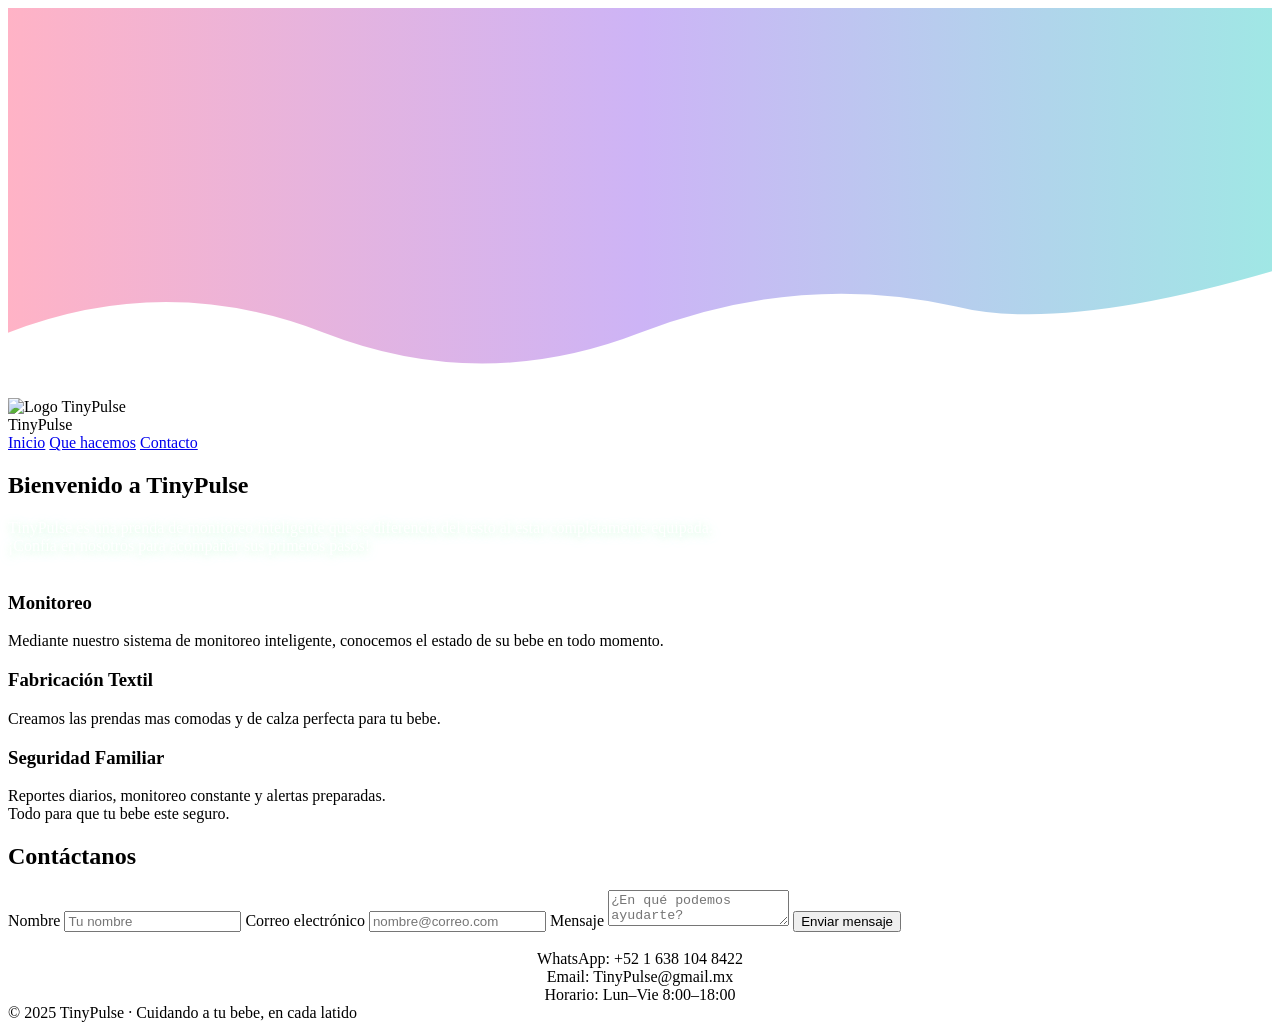
==== index.html @ 8b893be1 "Add files via upload" ====
<!DOCTYPE html>
<html lang="es">
<head>
  <meta charset="UTF-8" />
  <meta name="viewport" content="width=device-width, initial-scale=1.0"/>
  <title>Bienvenido a TinyPulse</title>
  <link href="https://fonts.googleapis.com/css2?family=Quicksand:wght@400;700&display=swap" rel="stylesheet">
  <link rel="stylesheet" href="class.css">
  <style>
  </style>
</head>
<body>
  <!-- Hero SVG Wave Background -->
  <div class="hero-bg-svg" aria-hidden="true">
    <svg viewBox="0 0 1440 440" width="100%" height="100%" preserveAspectRatio="none">
      <defs>
        <linearGradient id="TinyPulseWave" x1="0" y1="0" x2="1" y2="0">
          <stop offset="0%" stop-color="#ffb3c6"/>
          <stop offset="50%" stop-color="#cdb4f6"/>
          <stop offset="100%" stop-color="#a0e7e5"/>
        </linearGradient>
      </defs>
      <path 
        d="M0,0 
           L1440,0 
           L1440,300 
           Q1200,370 1080,340 
           Q900,300 720,370 
           Q540,440 360,370 
           Q180,300 0,370 
           Z"
        fill="url(#TinyPulseWave)"
      />
    </svg>
  </div>
  <div class="container">
    <!-- Navbar -->
    <nav class="nav" aria-label="Principal">
      <div class="brand">
        <div class="brand-badge" aria-hidden="true">
          <img src="assets/img/TinyPulse.png." alt="Logo TinyPulse" style="width:100%;height:100%;object-fit:contain;display:block;">
        </div>
        <span>TinyPulse</span>
      </div>
      <div class="menu">
        <a href="#inicio">Inicio</a>
        <a href="#servicios">Que hacemos</a>
        <a href="#contacto">Contacto</a>
      </div>
    </nav>

    <!-- Hero -->
    <section class="hero" id="inicio">
      <h1>Bienvenido a TinyPulse</h1>
      <p style="color:#fff; text-shadow:0 2px 8px #b4f8c8aa;">
        TinyPulse es una prenda de monitoreo inteligente que se diferencia del resto al estar completamente equipada.<br>
        ¡Confía en nosotros para acompañar sus primeros pasos!
      </pstyle=>
      <br/>
      <br/>
      <div class="info-cards" id="servicios">
        <div class="info-card">
          <h3>Monitoreo</h3>
          <p>Mediante nuestro sistema de monitoreo inteligente, conocemos el estado de su bebe en todo momento.</p>
        </div>
        <div class="info-card">
          <h3>Fabricación Textil</h3>
          <p>Creamos las prendas mas comodas y de calza perfecta para tu bebe.</p>
        </div>
        <div class="info-card">
          <h3>Seguridad Familiar</h3>
          <p>Reportes diarios, monitoreo constante y alertas preparadas. 
            <br/>
            Todo para que tu bebe este seguro.
          </p>
        </div>
      </div>
    </section>

    <!-- Contacto -->
    <section class="contact-section" id="contacto">
      <h2>Contáctanos</h2>
      <form action="#" method="post">
        <label for="nombre">Nombre</label>
        <input id="nombre" name="nombre" type="text" placeholder="Tu nombre" required>
        <label for="correo">Correo electrónico</label>
        <input id="correo" name="correo" type="email" placeholder="nombre@correo.com" required>
        <label for="mensaje">Mensaje</label>
        <textarea id="mensaje" name="mensaje" placeholder="¿En qué podemos ayudarte?"></textarea>
        <button type="submit">Enviar mensaje</button>
      </form>
      <div style="text-align:center; margin-top:18px; color:var(--muted); font-size:1rem;">
        <div>WhatsApp: +52 1 638 104 8422</div>
        <div>Email: TinyPulse@gmail.mx</div>
        <div>Horario: Lun–Vie 8:00–18:00</div>
      </div>
    </section>
  </div>
  <footer>
    © 2025 TinyPulse · Cuidando a tu bebe, en cada latido
  </footer>
</body>
</html>
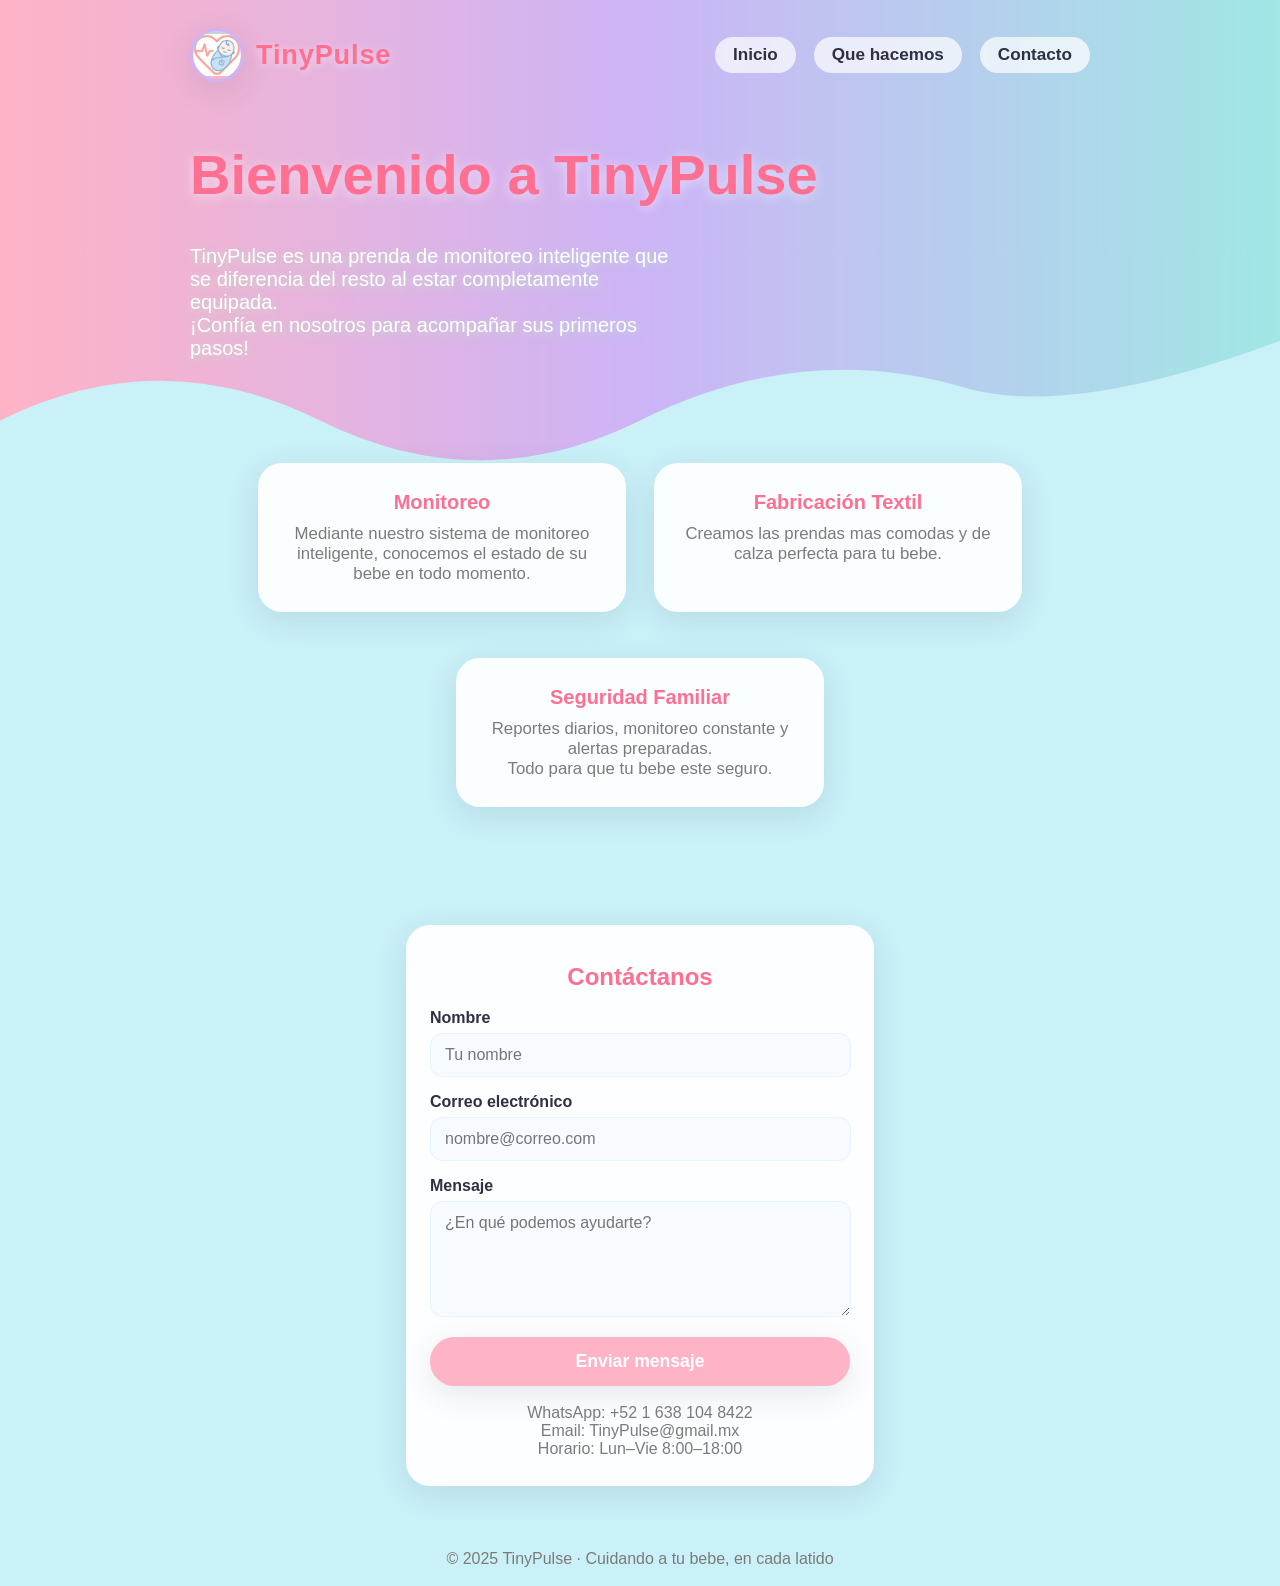
==== commit 0af5a86d: "Update index.html" ====
--- a/index.html
+++ b/index.html
@@ -5,7 +5,7 @@
   <meta name="viewport" content="width=device-width, initial-scale=1.0"/>
   <title>Bienvenido a TinyPulse</title>
   <link href="https://fonts.googleapis.com/css2?family=Quicksand:wght@400;700&display=swap" rel="stylesheet">
-  <link rel="stylesheet" href="class.css">
+  <link rel="stylesheet" href="style.css">
   <style>
   </style>
 </head>
@@ -38,7 +38,7 @@
     <nav class="nav" aria-label="Principal">
       <div class="brand">
         <div class="brand-badge" aria-hidden="true">
-          <img src="assets/img/TinyPulse.png." alt="Logo TinyPulse" style="width:100%;height:100%;object-fit:contain;display:block;">
+          <img src="assets/img/TinyPulse.png" alt="Logo TinyPulse" style="width:100%;height:100%;object-fit:contain;display:block;">
         </div>
         <span>TinyPulse</span>
       </div>
@@ -102,3 +102,4 @@
 </body>
 </html>
 
+
--- a/style.css
+++ b/style.css
@@ -0,0 +1,252 @@
+
+:root {
+    --primary: #ffb3c6;
+    --secondary: #b4f8c8;
+    --accent: #a0e7e5;
+    --lila: #cdb4f6;
+    --celeste: #caf0f8;
+    --text: #2d3142;
+    --muted: #7b7b7b;
+    --radius: 24px;
+    --shadow: 0 8px 32px rgba(44, 62, 80, 0.12);
+    --maxw: 900px;
+}
+html, body {
+    height: 100%;
+    margin: 0;
+    padding: 0;
+}
+html {
+    scroll-behavior: smooth;
+}
+body {
+    min-height: 100vh;
+    font-family: 'Quicksand', Arial, sans-serif;
+    color: var(--text);
+    background: var(--celeste);
+    position: relative;
+    overflow-x: hidden;
+}
+/* Hero SVG wave background */
+.hero-bg-svg {
+    position: absolute;
+    top: 0; left: 0; width: 100%; height: 500px;
+    z-index: 0;
+    pointer-events: none;
+    overflow: hidden;
+}
+.container {
+    position: relative;
+    z-index: 2;
+    max-width: var(--maxw);
+    margin: 0 auto;
+    padding: 0 18px;
+}
+/* Navbar */
+.nav {
+    display: flex;
+    align-items: center;
+    justify-content: space-between;
+    padding: 28px 0 0 0;
+    position: relative;
+    z-index: 3;
+}
+.brand {
+    display: flex;
+    align-items: center;
+    gap: 12px;
+    font-size: 1.7rem;
+    font-weight: 700;
+    color: #ff6f91;
+    letter-spacing: .03em;
+    text-shadow: 0 2px 8px #fff8;
+}
+.brand-badge {
+    width: 48px; height: 48px;
+    border-radius: 50%;
+    background: linear-gradient(135deg, #a0e7e5, #ffb3c6 70%);
+    display: flex;
+    align-items: center;
+    justify-content: center;
+    box-shadow: var(--shadow);
+    overflow: hidden; /* Para que la imagen no se salga */
+    border: 3px solid #cdb4f6;
+}
+.brand-badge img {
+    width: 100%;
+    height: 100%;
+    object-fit: contain;
+    display: block;
+    border-radius: 50%;
+    box-shadow: 0 2px 8px #b4f8c855;
+}
+.menu {
+    display: flex;
+    gap: 18px;
+}
+.menu a {
+    text-decoration: none;
+    color: var(--text);
+    font-weight: 700;
+    font-size: 1.07rem;
+    padding: 8px 18px;
+    border-radius: 999px;
+    background: rgba(255,255,255,0.7);
+    transition: background .18s, color .18s;
+}
+.menu a:hover {
+    background: var(--primary);
+    color: #fff;
+}
+/* Hero */
+.hero {
+    display: flex;
+    flex-direction: column;
+    align-items: flex-start;
+    justify-content: center;
+    min-height: 400px;
+    text-align: left;
+    padding-top: 60px;
+    padding-bottom: 40px;
+    position: relative;
+}
+.hero h1 {
+    font-size: clamp(2.2rem, 6vw, 3.5rem);
+    font-weight: 700;
+    color: #ff6f91;
+    margin: 0 0 18px 0;
+    text-shadow: 0 2px 12px #fff8;
+}
+.hero p {
+    font-size: 1.25rem;
+    color: var(--muted);
+    margin-bottom: 32px;
+    max-width: 500px;
+    margin-left: 0;
+    margin-right: auto;
+    text-shadow: 0 2px 8px #fff8;
+}
+.hero .btn {
+    font-size: 1.15rem;
+    font-weight: 700;
+    padding: 14px 34px;
+    border-radius: 999px;
+    border: none;
+    background: #ffb3c6;
+    color: #fff;
+    box-shadow: var(--shadow);
+    cursor: pointer;
+    margin: 0 8px 0 0;
+    transition: background .18s, transform .08s;
+}
+.hero .btn:hover {
+    background: #ff6f91;
+    transform: scale(1.04);
+}
+
+/* Card info */
+.info-cards {
+    display: flex;
+    gap: 28px;
+    justify-content: center;
+    margin: 48px 0 0 0;
+    flex-wrap: wrap;
+}
+.info-card {
+    background: rgba(255,255,255,0.92);
+    border-radius: var(--radius);
+    box-shadow: var(--shadow);
+    padding: 28px 24px;
+    min-width: 220px;
+    max-width: 320px;
+    text-align: center;
+    margin-bottom: 18px;
+}
+.info-card h3 {
+    margin: 0 0 10px 0;
+    color: #ff6f91;
+    font-size: 1.25rem;
+}
+.info-card p {
+    color: var(--muted);
+    font-size: 1.05rem;
+    margin: 0;
+}
+/* Contacto */
+.contact-section {
+    background: rgba(255,255,255,0.96);
+    border-radius: var(--radius);
+    box-shadow: var(--shadow);
+    padding: 38px 24px 28px 24px;
+    max-width: 420px;
+    margin: 60px auto 32px auto;
+    position: relative;
+    z-index: 2;
+}
+.contact-section h2 {
+    color: #ff6f91;
+    margin-top: 0;
+    margin-bottom: 18px;
+    font-size: 1.5rem;
+    font-weight: 700;
+    text-align: center;
+}
+.contact-section label {
+    font-weight: 700;
+    font-size: 1rem;
+    display: block;
+    margin-bottom: 6px;
+    color: var(--text);
+}
+.contact-section input, .contact-section textarea {
+    width: 93%;
+    padding: 12px 14px;
+    border-radius: 12px;
+    border: 1.5px solid #e3f6fd;
+    background: #f7faff;
+    font: inherit;
+    margin-bottom: 16px;
+    font-size: 1rem;
+    outline: none;
+    transition: border .15s;
+}
+.contact-section input:focus, .contact-section textarea:focus {
+    border: 1.5px solid var(--primary);
+}
+.contact-section textarea {
+    min-height: 90px;
+    resize: vertical;
+}
+.contact-section button {
+    width: 100%;
+    padding: 14px 0;
+    border-radius: 999px;
+    border: none;
+    background: #ffb3c6;
+    color: #fff;
+    font-weight: 700;
+    font-size: 1.1rem;
+    box-shadow: var(--shadow);
+    cursor: pointer;
+    transition: background .18s;
+}
+.contact-section button:hover {
+    background: #ff6f91;
+}
+/* Footer */
+footer {
+    text-align: center;
+    color: var(--muted);
+    font-size: 1rem;
+    padding: 32px 0 18px 0;
+    background: transparent;
+    z-index: 2;
+    position: relative;
+}
+/* Responsive */
+@media (max-width: 700px) {
+    .info-cards { flex-direction: column; align-items: center; gap: 18px; }
+    .nav { flex-direction: column; gap: 12px; }
+    .hero { min-height: 70vh; align-items: center; text-align: center; }
+    .hero-bg-svg { height: 320px; }
+}
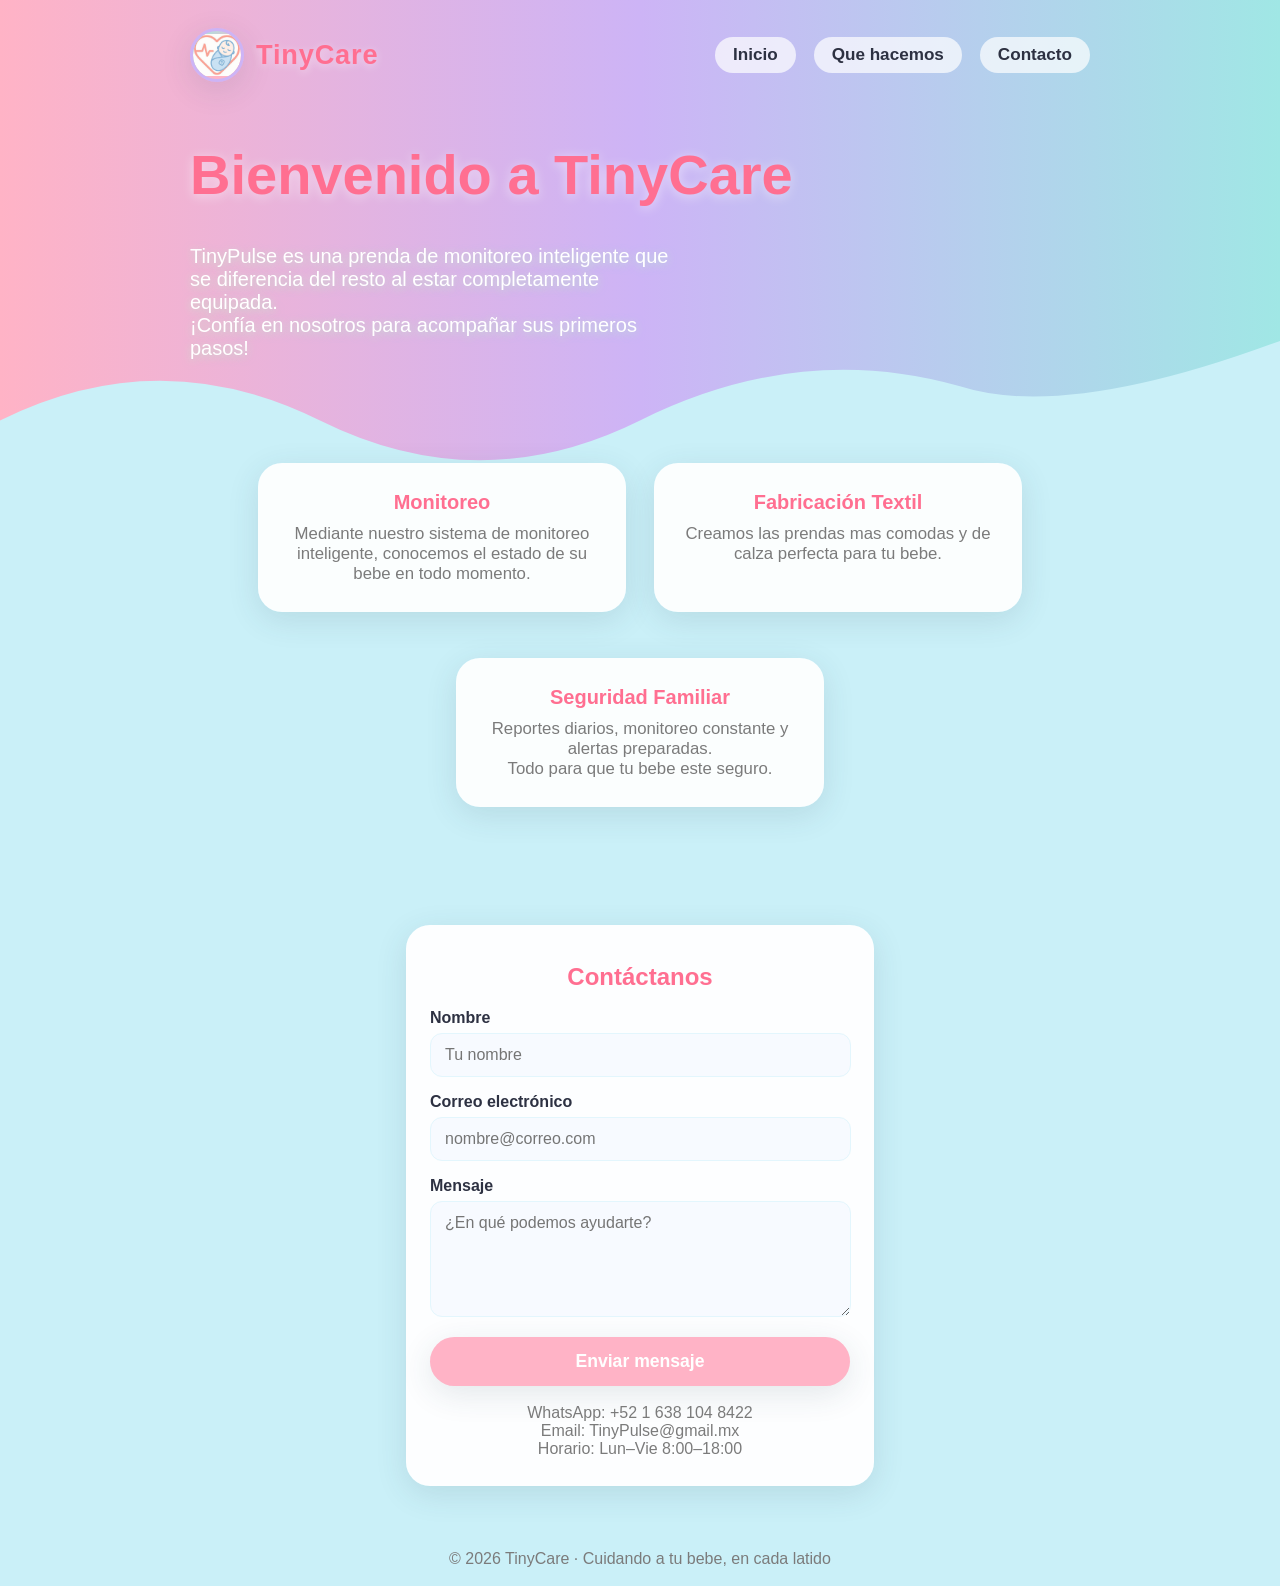
==== commit 740977c5: "Rename TinyPulse to TinyCare in index.html waos" ====
--- a/index.html
+++ b/index.html
@@ -3,7 +3,7 @@
 <head>
   <meta charset="UTF-8" />
   <meta name="viewport" content="width=device-width, initial-scale=1.0"/>
-  <title>Bienvenido a TinyPulse</title>
+  <title>Bienvenido a TinyCare</title>
   <link href="https://fonts.googleapis.com/css2?family=Quicksand:wght@400;700&display=swap" rel="stylesheet">
   <link rel="stylesheet" href="style.css">
   <style>
@@ -40,7 +40,7 @@
         <div class="brand-badge" aria-hidden="true">
           <img src="assets/img/TinyPulse.png" alt="Logo TinyPulse" style="width:100%;height:100%;object-fit:contain;display:block;">
         </div>
-        <span>TinyPulse</span>
+        <span>TinyCare</span>
       </div>
       <div class="menu">
         <a href="#inicio">Inicio</a>
@@ -51,7 +51,7 @@
 
     <!-- Hero -->
     <section class="hero" id="inicio">
-      <h1>Bienvenido a TinyPulse</h1>
+      <h1>Bienvenido a TinyCare</h1>
       <p style="color:#fff; text-shadow:0 2px 8px #b4f8c8aa;">
         TinyPulse es una prenda de monitoreo inteligente que se diferencia del resto al estar completamente equipada.<br>
         ¡Confía en nosotros para acompañar sus primeros pasos!
@@ -97,7 +97,7 @@
     </section>
   </div>
   <footer>
-    © 2025 TinyPulse · Cuidando a tu bebe, en cada latido
+    © 2026 TinyCare · Cuidando a tu bebe, en cada latido
   </footer>
 </body>
 </html>
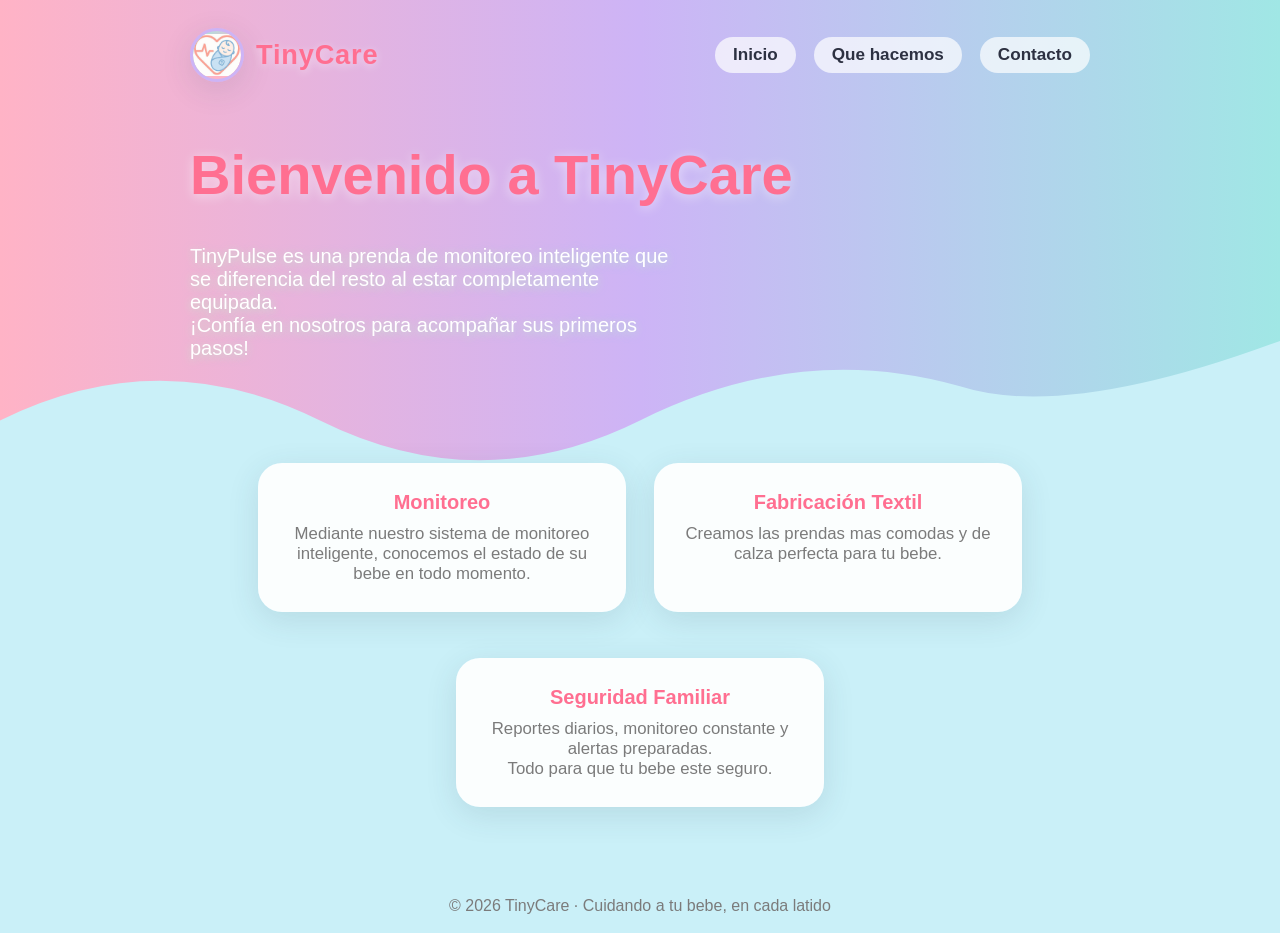
==== commit 056db2e2: "Fix HTML formatting and structure" ====
--- a/index.html
+++ b/index.html
@@ -76,25 +76,6 @@
         </div>
       </div>
     </section>
-
-    <!-- Contacto -->
-    <section class="contact-section" id="contacto">
-      <h2>Contáctanos</h2>
-      <form action="#" method="post">
-        <label for="nombre">Nombre</label>
-        <input id="nombre" name="nombre" type="text" placeholder="Tu nombre" required>
-        <label for="correo">Correo electrónico</label>
-        <input id="correo" name="correo" type="email" placeholder="nombre@correo.com" required>
-        <label for="mensaje">Mensaje</label>
-        <textarea id="mensaje" name="mensaje" placeholder="¿En qué podemos ayudarte?"></textarea>
-        <button type="submit">Enviar mensaje</button>
-      </form>
-      <div style="text-align:center; margin-top:18px; color:var(--muted); font-size:1rem;">
-        <div>WhatsApp: +52 1 638 104 8422</div>
-        <div>Email: TinyPulse@gmail.mx</div>
-        <div>Horario: Lun–Vie 8:00–18:00</div>
-      </div>
-    </section>
   </div>
   <footer>
     © 2026 TinyCare · Cuidando a tu bebe, en cada latido
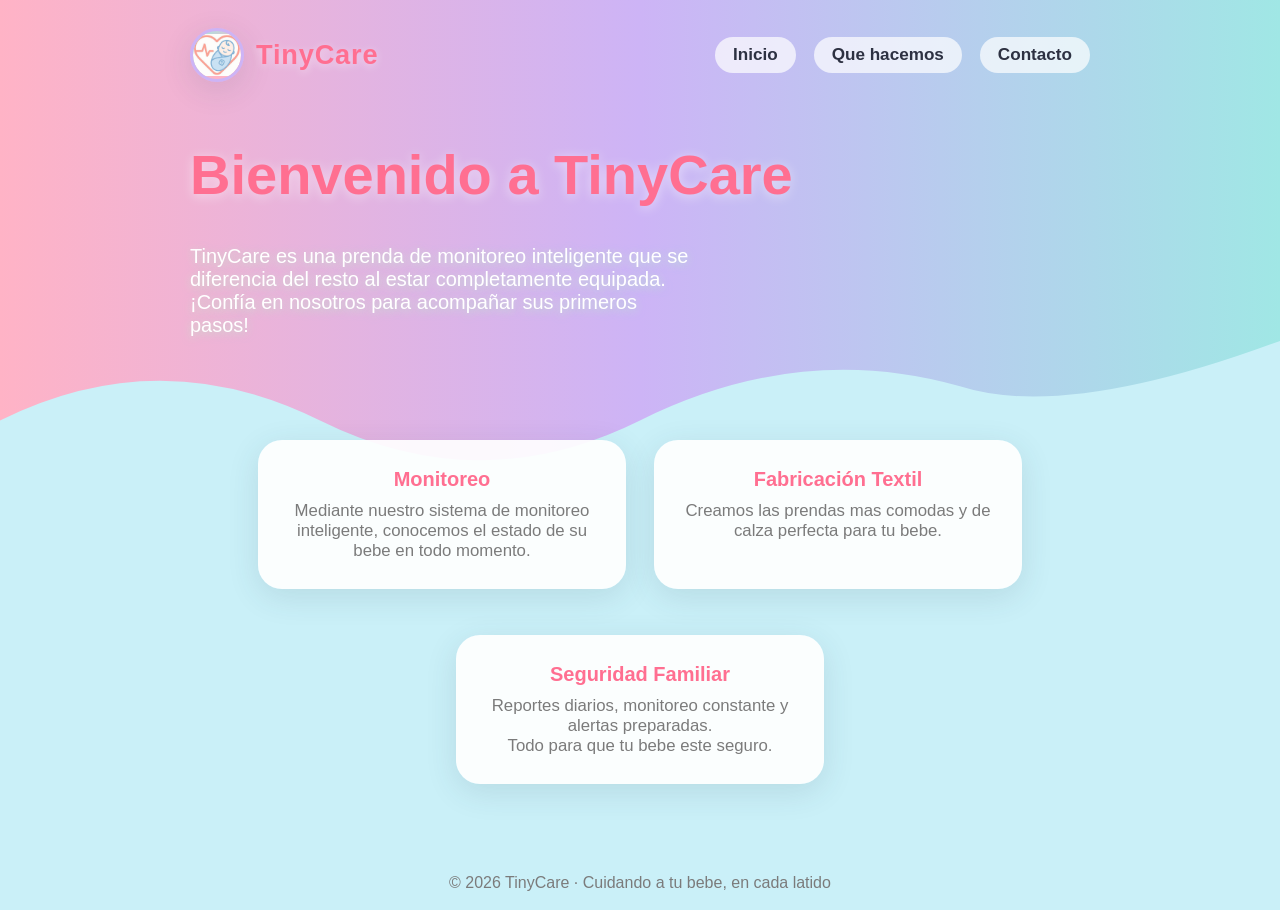
==== commit acf905ca: "Fix HTML encoding issues in index.html" ====
--- a/index.html
+++ b/index.html
@@ -53,7 +53,7 @@
     <section class="hero" id="inicio">
       <h1>Bienvenido a TinyCare</h1>
       <p style="color:#fff; text-shadow:0 2px 8px #b4f8c8aa;">
-        TinyPulse es una prenda de monitoreo inteligente que se diferencia del resto al estar completamente equipada.<br>
+        TinyCare es una prenda de monitoreo inteligente que se diferencia del resto al estar completamente equipada.<br>
         ¡Confía en nosotros para acompañar sus primeros pasos!
       </pstyle=>
       <br/>
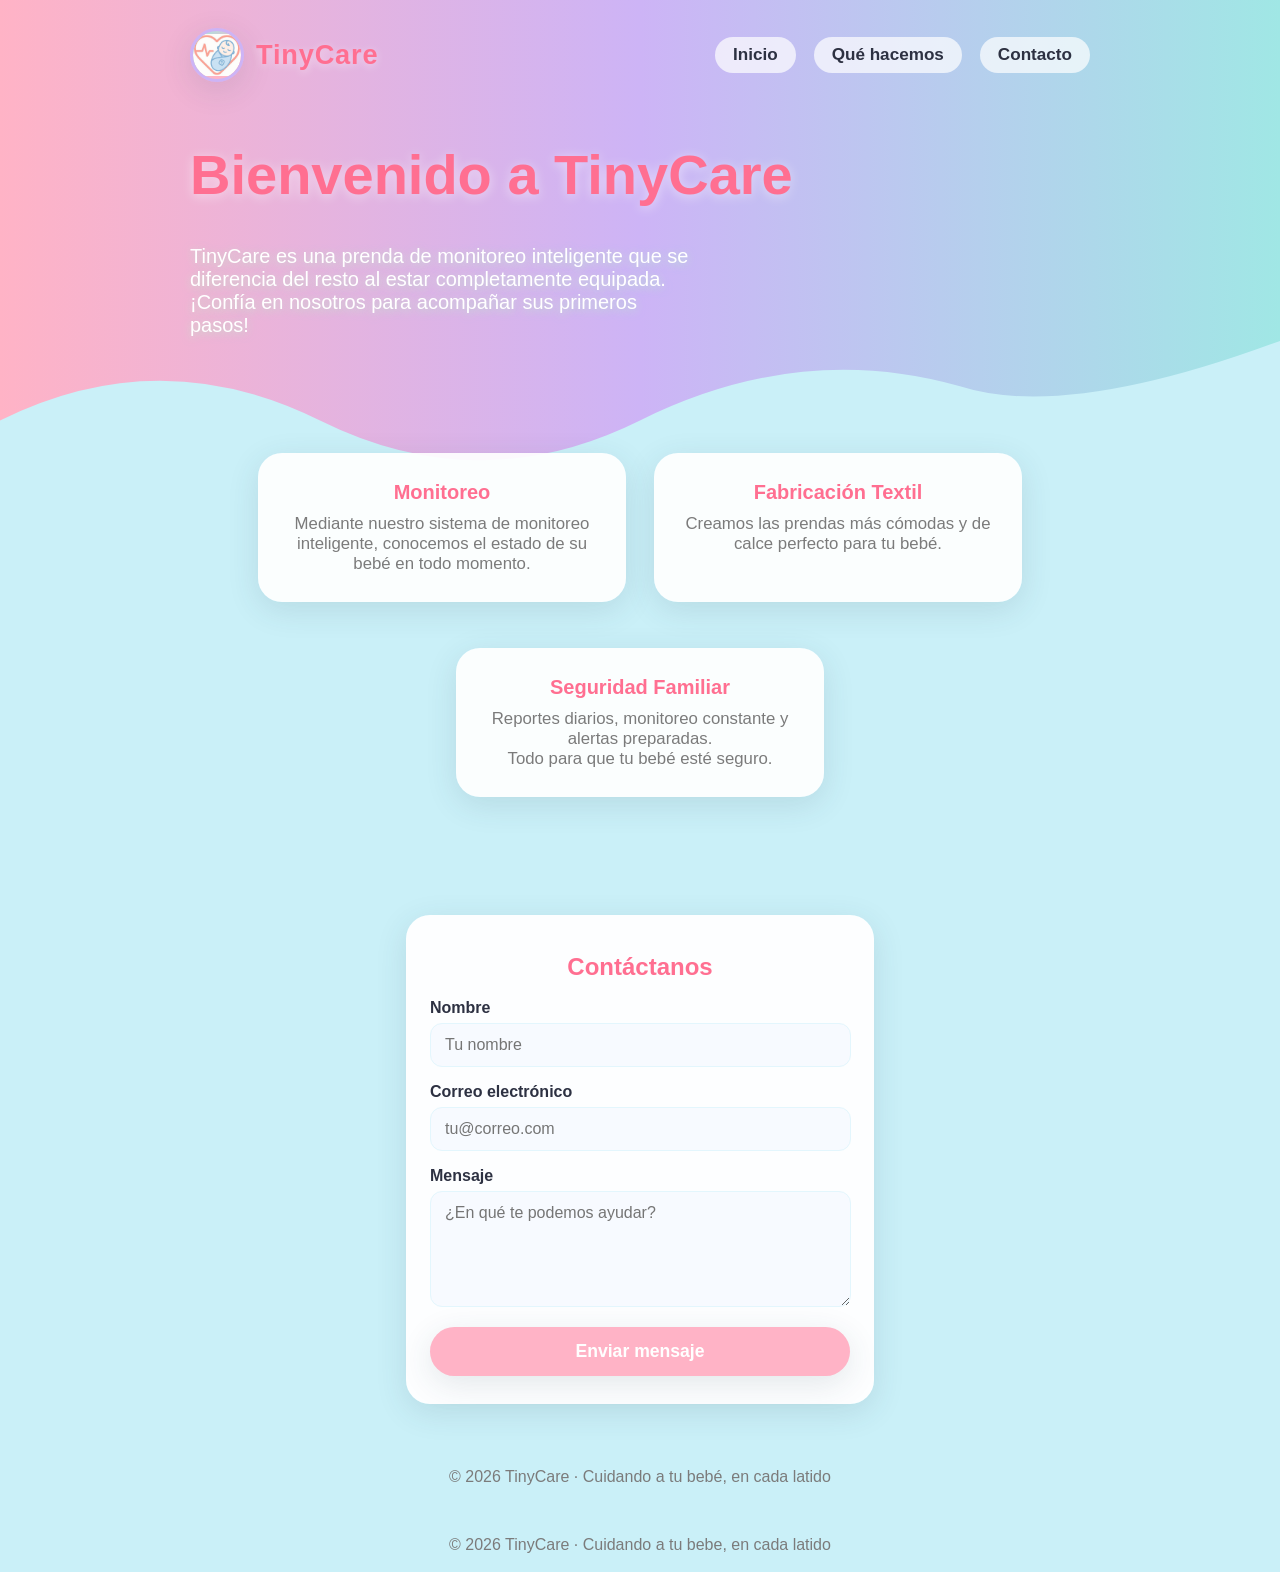
==== commit 41c5417c: "Add contact section with form for inquiries Added a contact section with a form for user inquiries." ====
--- a/index.html
+++ b/index.html
@@ -6,8 +6,6 @@
   <title>Bienvenido a TinyCare</title>
   <link href="https://fonts.googleapis.com/css2?family=Quicksand:wght@400;700&display=swap" rel="stylesheet">
   <link rel="stylesheet" href="style.css">
-  <style>
-  </style>
 </head>
 <body>
   <!-- Hero SVG Wave Background -->
@@ -44,7 +42,7 @@
       </div>
       <div class="menu">
         <a href="#inicio">Inicio</a>
-        <a href="#servicios">Que hacemos</a>
+        <a href="#servicios">Qué hacemos</a>
         <a href="#contacto">Contacto</a>
       </div>
     </nav>
@@ -55,27 +53,62 @@
       <p style="color:#fff; text-shadow:0 2px 8px #b4f8c8aa;">
         TinyCare es una prenda de monitoreo inteligente que se diferencia del resto al estar completamente equipada.<br>
         ¡Confía en nosotros para acompañar sus primeros pasos!
-      </pstyle=>
+      </p>
       <br/>
       <br/>
+      
+      <!-- Servicios -->
       <div class="info-cards" id="servicios">
         <div class="info-card">
           <h3>Monitoreo</h3>
-          <p>Mediante nuestro sistema de monitoreo inteligente, conocemos el estado de su bebe en todo momento.</p>
+          <p>Mediante nuestro sistema de monitoreo inteligente, conocemos el estado de su bebé en todo momento.</p>
         </div>
         <div class="info-card">
           <h3>Fabricación Textil</h3>
-          <p>Creamos las prendas mas comodas y de calza perfecta para tu bebe.</p>
+          <p>Creamos las prendas más cómodas y de calce perfecto para tu bebé.</p>
         </div>
         <div class="info-card">
           <h3>Seguridad Familiar</h3>
           <p>Reportes diarios, monitoreo constante y alertas preparadas. 
             <br/>
-            Todo para que tu bebe este seguro.
+            Todo para que tu bebé esté seguro.
           </p>
         </div>
       </div>
     </section>
+
+    <!-- Nueva Sección de Contacto -->
+    <section class="contact-section" id="contacto">
+      <h2>Contáctanos</h2>
+      <!-- FormSubmit action hacia tu correo -->
+      <form action="https://formsubmit.co/tinypulseonline@gmail.com" method="POST">
+        
+        <!-- Opciones útiles de FormSubmit -->
+        <input type="hidden" name="_subject" value="¡Nuevo mensaje de TinyCare!">
+        <!-- Desactiva el captcha para una experiencia más fluida (opcional) -->
+        <input type="hidden" name="_captcha" value="false">
+        <!-- Opcional: Redirigir a tu misma página tras enviar -->
+        <input type="hidden" name="_next" value="#"> 
+
+        <label for="name">Nombre</label>
+        <input type="text" id="name" name="name" placeholder="Tu nombre" required>
+
+        <label for="email">Correo electrónico</label>
+        <input type="email" id="email" name="email" placeholder="tu@correo.com" required>
+
+        <label for="message">Mensaje</label>
+        <textarea id="message" name="message" placeholder="¿En qué te podemos ayudar?" required></textarea>
+
+        <button type="submit">Enviar mensaje</button>
+      </form>
+    </section>
+  </div>
+  
+  <footer>
+    © 2026 TinyCare · Cuidando a tu bebé, en cada latido
+  </footer>
+</body>
+</html>
   </div>
   <footer>
     © 2026 TinyCare · Cuidando a tu bebe, en cada latido
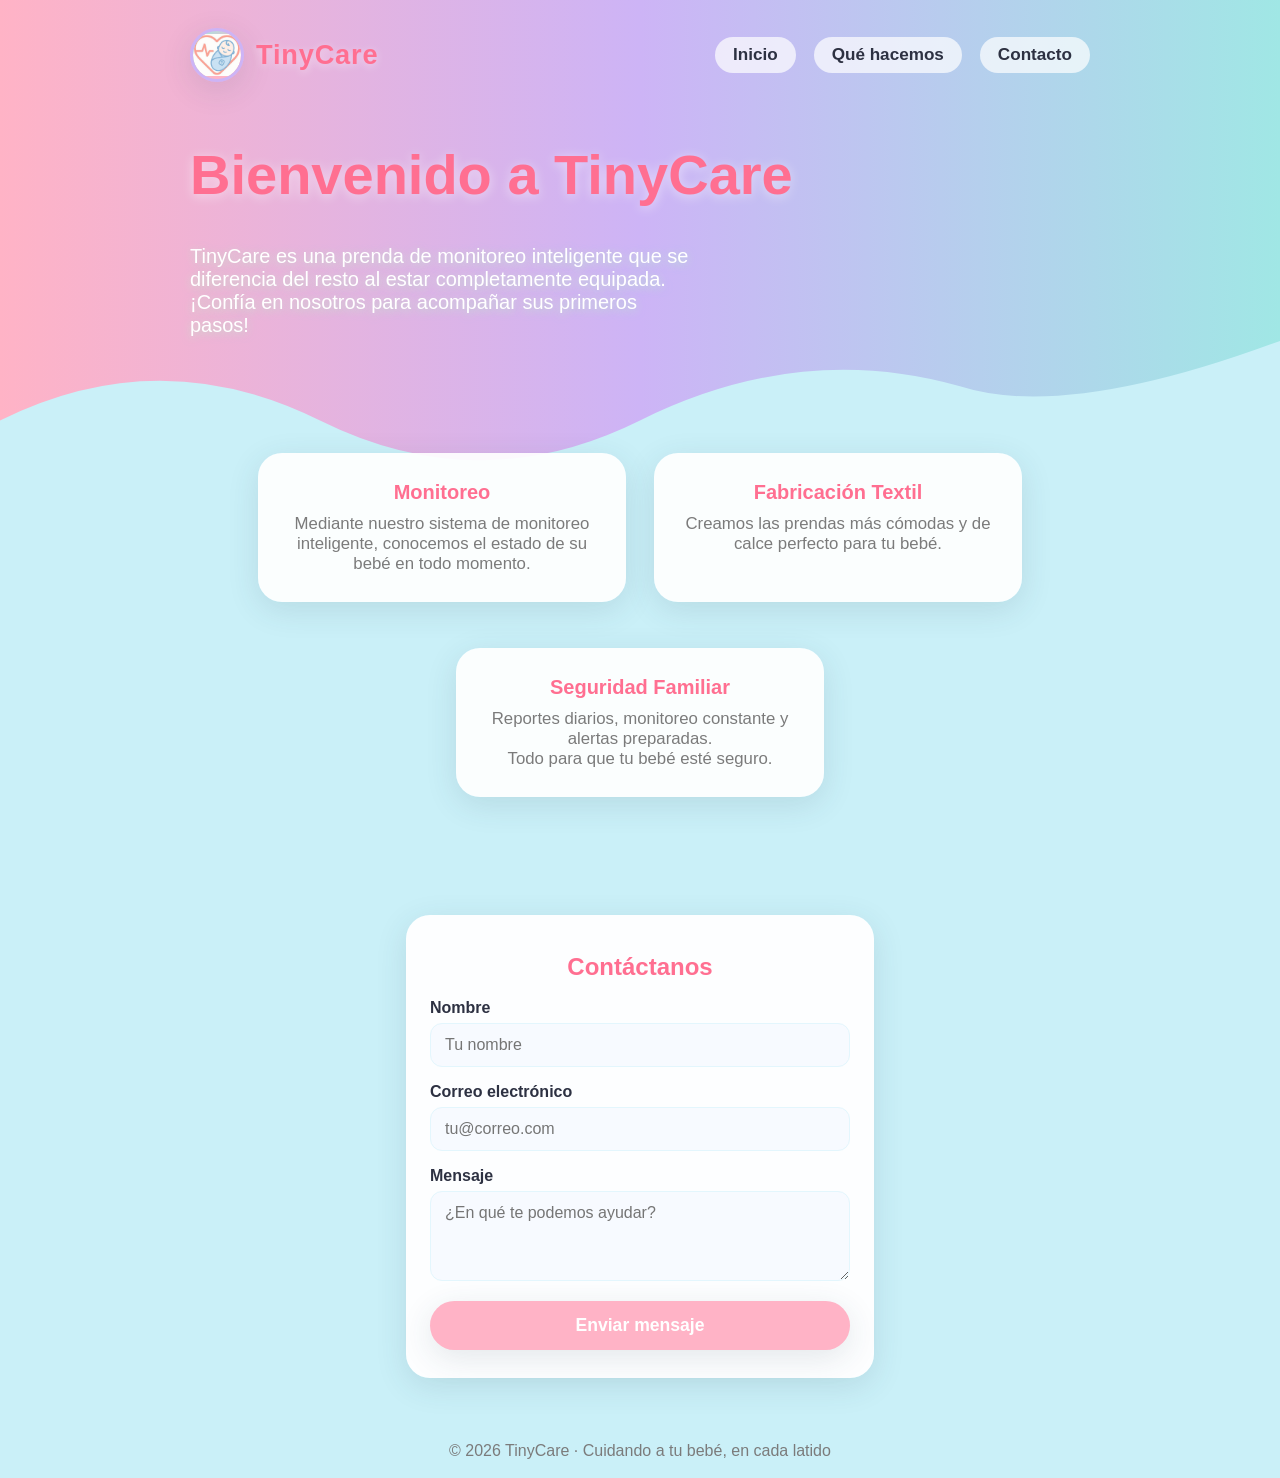
==== commit aafeb791: "Fix HTML structure and remove duplicate footer" ====
--- a/index.html
+++ b/index.html
@@ -109,11 +109,5 @@
   </footer>
 </body>
 </html>
-  </div>
-  <footer>
-    © 2026 TinyCare · Cuidando a tu bebe, en cada latido
-  </footer>
-</body>
-</html>
 
 
--- a/style.css
+++ b/style.css
@@ -249,4 +249,18 @@
     .nav { flex-direction: column; gap: 12px; }
     .hero { min-height: 70vh; align-items: center; text-align: center; }
     .hero-bg-svg { height: 320px; }
-}+}
+
+.contact-section input, .contact-section textarea {
+    width: 100%; /* Cambiado a 100% */
+    box-sizing: border-box; /* Añadido para que el padding no expanda el ancho */
+    padding: 12px 14px;
+    border-radius: 12px;
+    border: 1.5px solid #e3f6fd;
+    background: #f7faff;
+    font: inherit;
+    margin-bottom: 16px;
+    font-size: 1rem;
+    outline: none;
+    transition: border .15s;
+}
